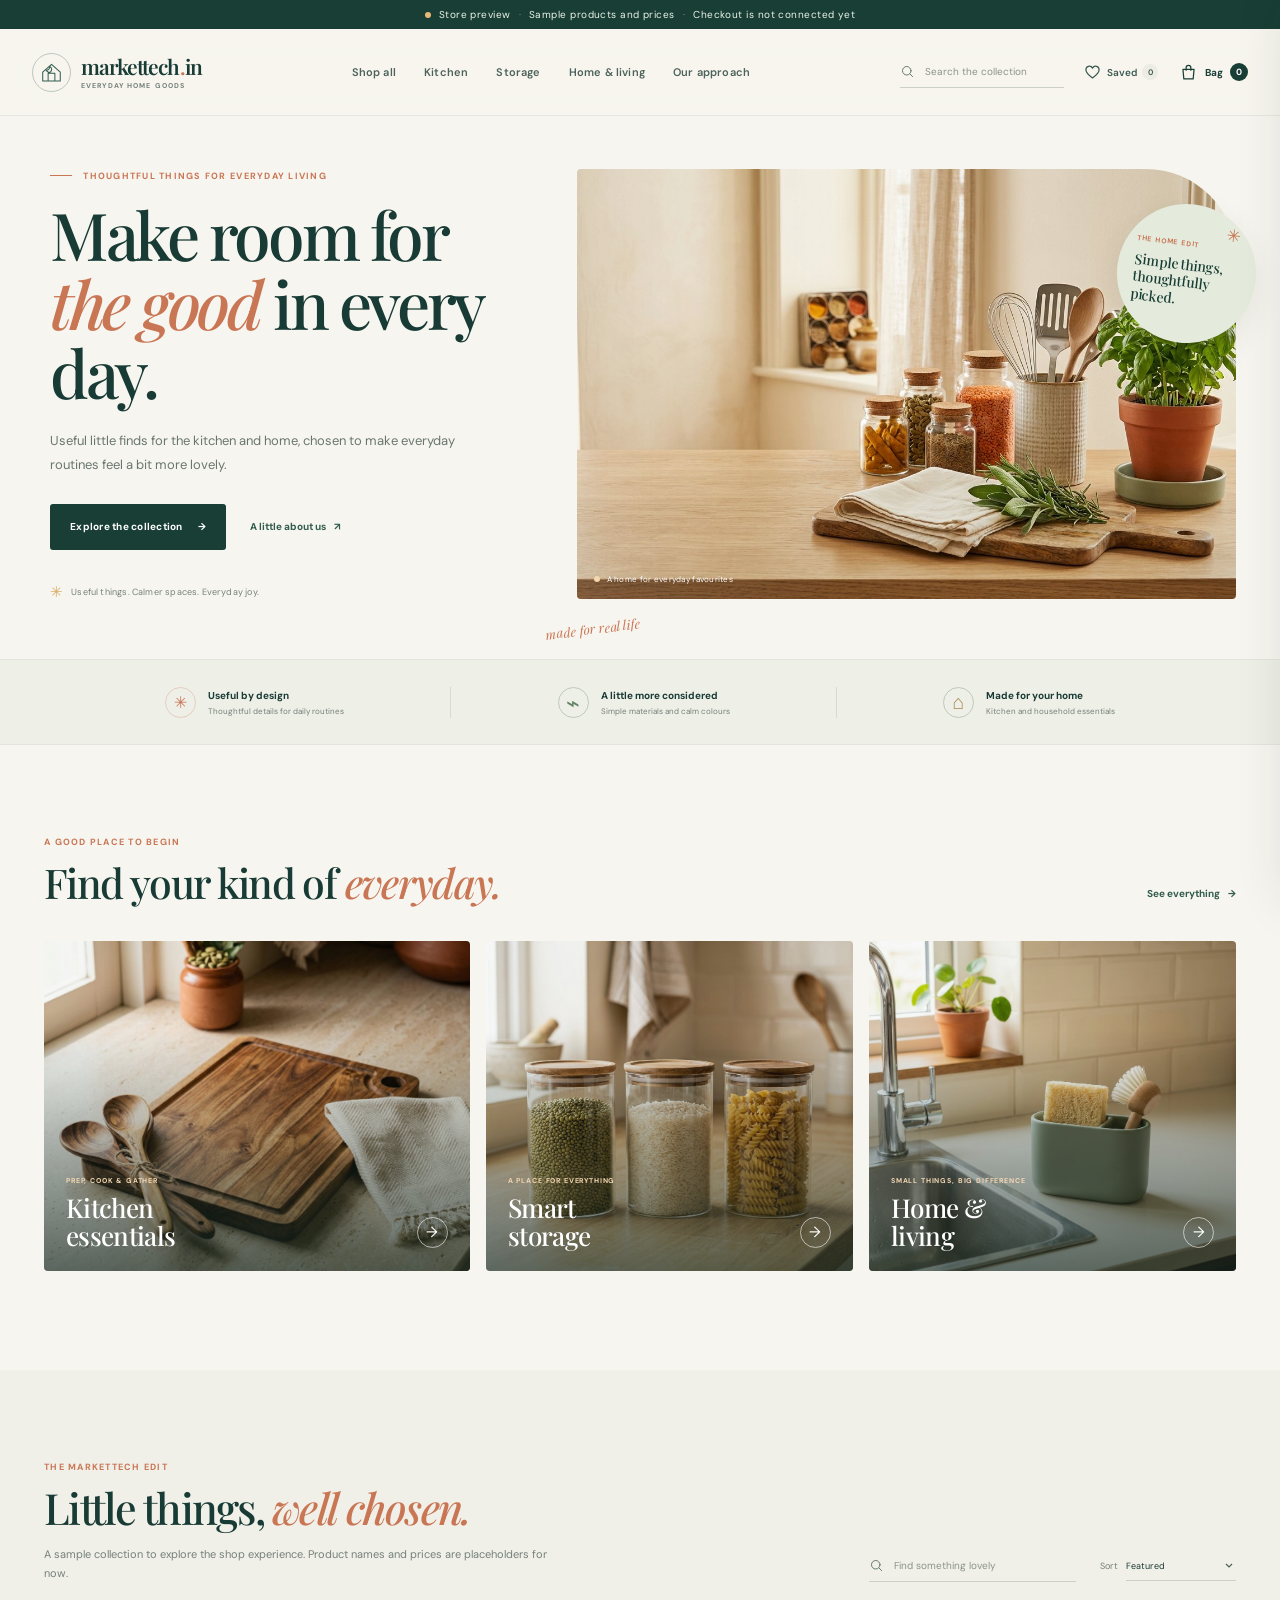
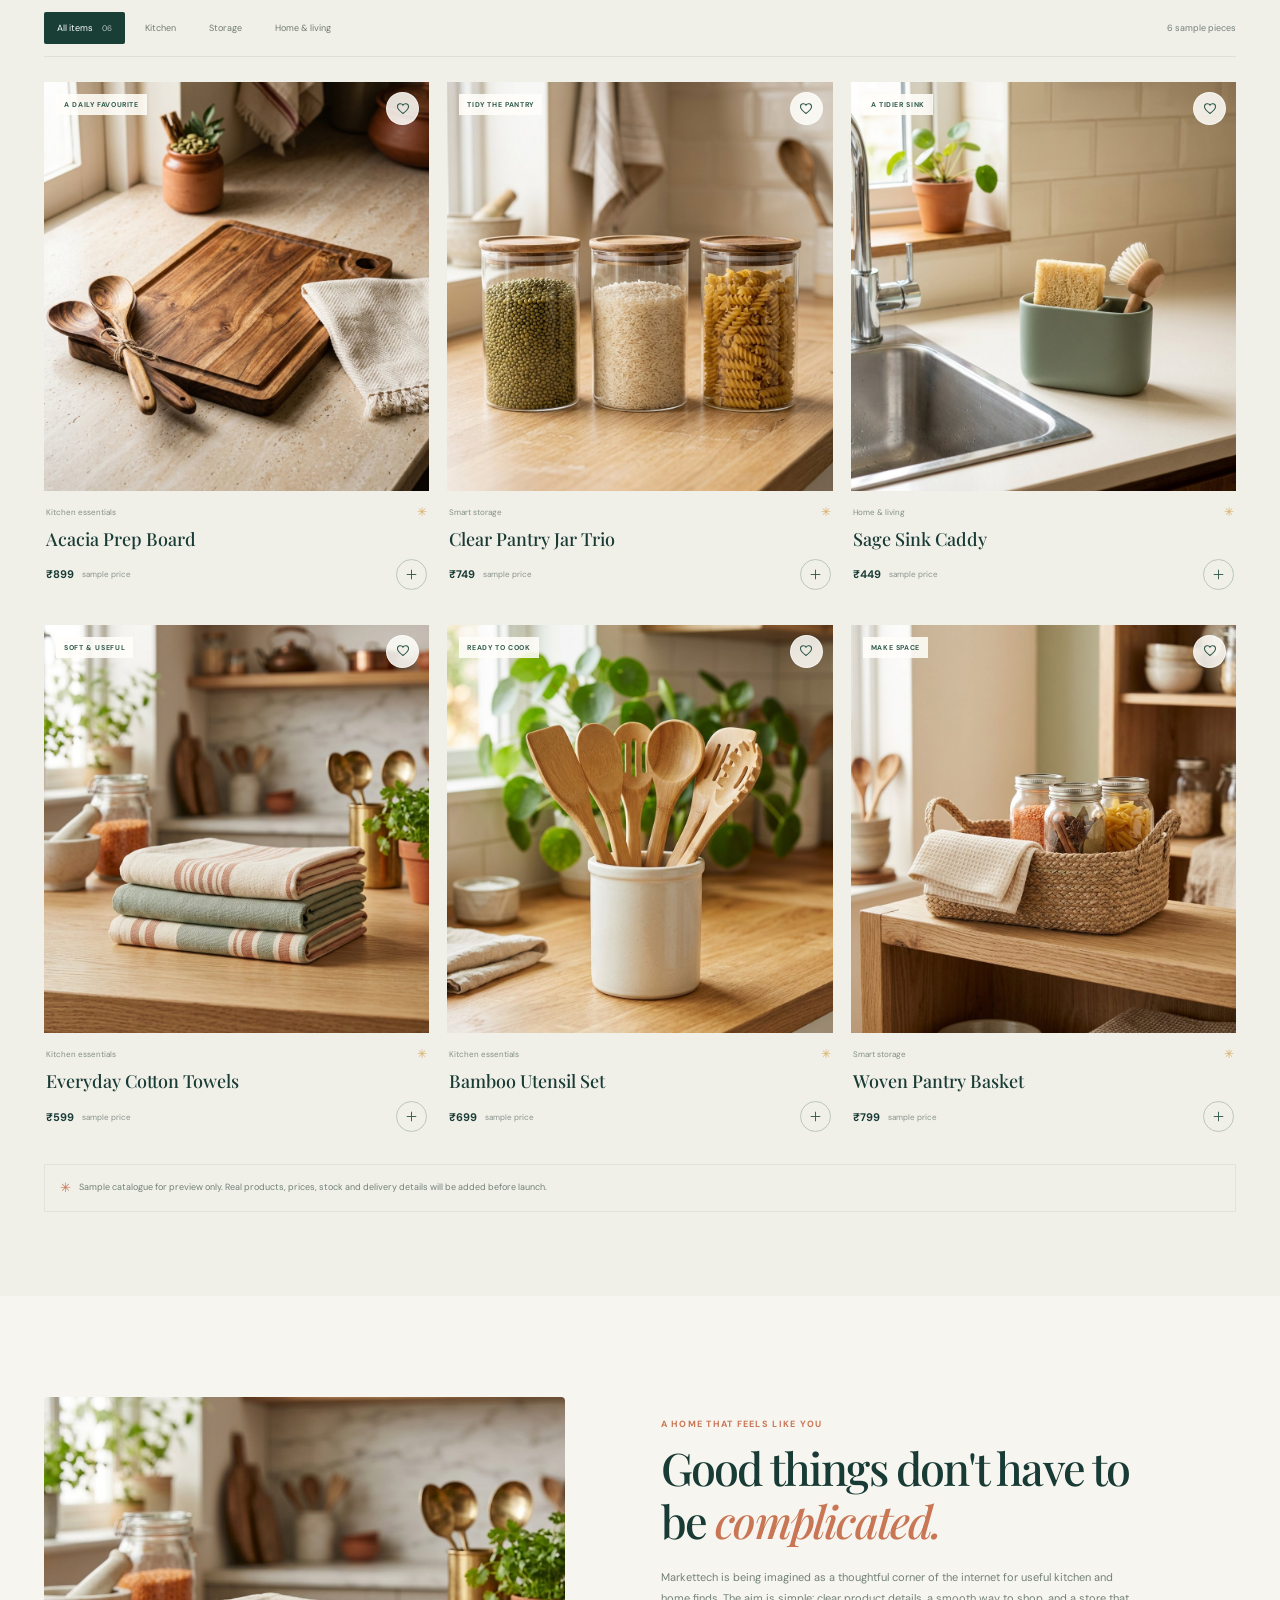
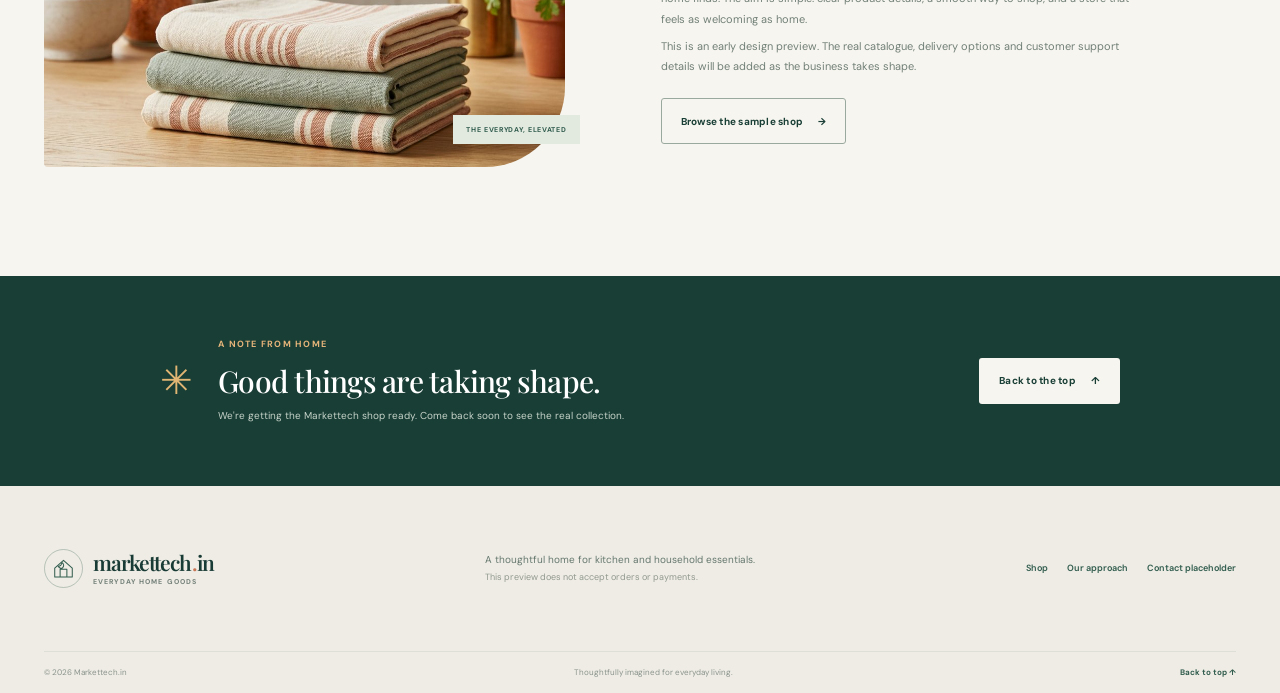
==== index.html @ 33bf6237 "Build Markettech storefront preview and roadmap Co-authored-by: arena-agent <297053741+arena-agent@u" ====
<!doctype html>
<html lang="en">
<head>
  <meta charset="utf-8">
  <meta name="viewport" content="width=device-width, initial-scale=1">
  <meta name="theme-color" content="#f6f3eb">
  <meta name="description" content="A preview of Markettech.in, a thoughtful home and kitchen store. Browse the sample collection and explore the shopping experience.">
  <meta name="robots" content="noindex,nofollow">
  <title>Markettech.in — thoughtful things for everyday living</title>
  <link rel="preload" as="image" href="assets/hero-kitchen.jpg" fetchpriority="high">
  <link rel="stylesheet" href="styles.css">
  <script src="app.js" defer></script>
</head>
<body>
  <div class="preview-note">
    <span class="preview-dot" aria-hidden="true"></span>
    Store preview <span class="preview-divider">·</span> Sample products and prices <span class="preview-divider">·</span> Checkout is not connected yet
  </div>

  <header class="site-header" id="top">
    <div class="header-inner">
      <button class="icon-button menu-toggle" id="menu-toggle" type="button" aria-label="Open navigation" aria-expanded="false" aria-controls="main-nav">
        <svg viewBox="0 0 24 24" aria-hidden="true"><path d="M4 7h16M4 12h16M4 17h16"/></svg>
      </button>
      <a class="brand" href="#top" aria-label="Markettech.in home">
        <span class="brand-mark" aria-hidden="true">
          <svg viewBox="0 0 40 40"><path d="M7 19.5 20 8l13 11.5v13H7z"/><path d="M15 32V21h10v11M12 16.5c3.1 0 5.2-2.1 5.5-5.5 3.2 2.2 3.5 5.6 1.4 7.6-1.8 1.8-4.7 1.5-6.9-2.1Z"/></svg>
        </span>
        <span class="brand-wordmark"><span>markettech<span class="brand-period">.</span>in</span><small>EVERYDAY HOME GOODS</small></span>
      </a>

      <nav class="main-nav" id="main-nav" aria-label="Main navigation">
        <a href="#shop" data-category-link="all">Shop all</a>
        <a href="#shop" data-category-link="Kitchen">Kitchen</a>
        <a href="#shop" data-category-link="Storage">Storage</a>
        <a href="#shop" data-category-link="Home">Home &amp; living</a>
        <a href="#our-promise">Our approach</a>
      </nav>

      <div class="header-actions">
        <label class="search-box" for="search-input">
          <svg viewBox="0 0 24 24" aria-hidden="true"><circle cx="10.8" cy="10.8" r="6.8"/><path d="m16 16 4.2 4.2"/></svg>
          <input id="search-input" type="search" placeholder="Search the collection" autocomplete="off" aria-label="Search products">
        </label>
        <button class="saved-button" id="saved-toggle" type="button" aria-pressed="false" aria-label="Show saved items">
          <svg viewBox="0 0 24 24" aria-hidden="true"><path d="M20.3 8.8c0 4.1-8.3 10-8.3 10S3.7 12.9 3.7 8.8A4.4 4.4 0 0 1 12 6.5a4.4 4.4 0 0 1 8.3 2.3Z"/></svg>
          <span>Saved</span><span class="saved-count" id="saved-count">0</span>
        </button>
        <button class="cart-button" id="cart-open" type="button" aria-label="Open shopping bag, 0 items">
          <svg viewBox="0 0 24 24" aria-hidden="true"><path d="M5 8h14l-1.1 12H6.1L5 8Z"/><path d="M9 9V6a3 3 0 0 1 6 0v3"/></svg>
          <span class="cart-label">Bag</span><span class="cart-count" id="cart-count">0</span>
        </button>
      </div>
    </div>
  </header>

  <main>
    <section class="hero section-shell" aria-labelledby="hero-title">
      <div class="hero-copy">
        <p class="eyebrow"><span class="eyebrow-line"></span> THOUGHTFUL THINGS FOR EVERYDAY LIVING</p>
        <h1 id="hero-title">Make room for<br><em>the good</em> in every day.</h1>
        <p class="hero-description">Useful little finds for the kitchen and home, chosen to make everyday routines feel a bit more lovely.</p>
        <div class="hero-actions">
          <a class="button button-dark" href="#shop">Explore the collection <span aria-hidden="true">&#8594;</span></a>
          <a class="text-link" href="#our-promise">A little about us <span aria-hidden="true">&#8599;</span></a>
        </div>
        <div class="hero-note"><span class="hero-note-icon" aria-hidden="true">✳</span><span>Useful things. Calmer spaces. Everyday joy.</span></div>
      </div>
      <div class="hero-visual">
        <img src="assets/hero-kitchen.jpg" alt="Sunlit kitchen counter with pantry jars, wooden utensils, a cotton towel and fresh herbs" fetchpriority="high">
        <div class="hero-sticker"><span>THE HOME EDIT</span><strong>Simple things,<br>thoughtfully picked.</strong><span class="sticker-spark" aria-hidden="true">✳</span></div>
        <div class="hero-image-caption"><span class="caption-dot"></span> A home for everyday favourites</div>
      </div>
      <div class="hero-scribble" aria-hidden="true">made for real life</div>
    </section>

    <section class="values-strip" aria-label="What matters to us">
      <div class="values-inner">
        <div class="value-item"><span class="value-icon icon-sun" aria-hidden="true">✳</span><span><strong>Useful by design</strong><small>Thoughtful details for daily routines</small></span></div>
        <span class="value-separator" aria-hidden="true"></span>
        <div class="value-item"><span class="value-icon icon-leaf" aria-hidden="true">⌁</span><span><strong>A little more considered</strong><small>Simple materials and calm colours</small></span></div>
        <span class="value-separator" aria-hidden="true"></span>
        <div class="value-item"><span class="value-icon icon-home" aria-hidden="true">⌂</span><span><strong>Made for your home</strong><small>Kitchen and household essentials</small></span></div>
      </div>
    </section>

    <section class="category-section section-shell" aria-labelledby="category-heading">
      <div class="section-heading category-heading-row">
        <div>
          <p class="eyebrow">A GOOD PLACE TO BEGIN</p>
          <h2 id="category-heading">Find your kind of <em>everyday.</em></h2>
        </div>
        <a class="text-link desktop-link" href="#shop">See everything <span aria-hidden="true">&#8594;</span></a>
      </div>
      <div class="category-grid">
        <a class="category-card category-large" href="#shop" data-category-link="Kitchen">
          <img src="assets/product-prep.jpg" alt="Natural wooden chopping board and kitchen tools" loading="lazy">
          <span class="category-shade"></span>
          <span class="category-copy"><small>PREP, COOK &amp; GATHER</small><strong>Kitchen<br>essentials</strong><span class="category-arrow" aria-hidden="true">&#8594;</span></span>
        </a>
        <a class="category-card" href="#shop" data-category-link="Storage">
          <img src="assets/product-storage.jpg" alt="Clear pantry jars with natural wood lids" loading="lazy">
          <span class="category-shade"></span>
          <span class="category-copy"><small>A PLACE FOR EVERYTHING</small><strong>Smart<br>storage</strong><span class="category-arrow" aria-hidden="true">&#8594;</span></span>
        </a>
        <a class="category-card" href="#shop" data-category-link="Home">
          <img src="assets/product-organizer.jpg" alt="Kitchen sink organizer in a calm sage green" loading="lazy">
          <span class="category-shade"></span>
          <span class="category-copy"><small>SMALL THINGS, BIG DIFFERENCE</small><strong>Home &amp;<br>living</strong><span class="category-arrow" aria-hidden="true">&#8594;</span></span>
        </a>
      </div>
    </section>

    <section class="shop-section" id="shop" aria-labelledby="shop-heading">
      <div class="section-shell">
        <div class="shop-intro">
          <div>
            <p class="eyebrow">THE MARKETTECH EDIT</p>
            <h2 id="shop-heading">Little things, <em>well chosen.</em></h2>
            <p class="section-subtitle">A sample collection to explore the shop experience. Product names and prices are placeholders for now.</p>
          </div>
          <div class="shop-controls">
            <label class="shop-search" for="shop-search-input">
              <svg viewBox="0 0 24 24" aria-hidden="true"><circle cx="10.8" cy="10.8" r="6.8"/><path d="m16 16 4.2 4.2"/></svg>
              <input id="shop-search-input" type="search" placeholder="Find something lovely" autocomplete="off" aria-label="Search the sample collection">
            </label>
            <label class="sort-select-label" for="sort-select"><span>Sort</span>
              <select id="sort-select" aria-label="Sort products">
                <option value="featured">Featured</option>
                <option value="price-low">Price: low to high</option>
                <option value="price-high">Price: high to low</option>
                <option value="name">Name: A to Z</option>
              </select>
            </label>
          </div>
        </div>

        <div class="filter-row">
          <div class="filter-chips" role="group" aria-label="Filter products by category" id="filter-chips">
            <button class="filter-chip is-active" type="button" data-filter="all" aria-pressed="true">All items <span>06</span></button>
            <button class="filter-chip" type="button" data-filter="Kitchen" aria-pressed="false">Kitchen</button>
            <button class="filter-chip" type="button" data-filter="Storage" aria-pressed="false">Storage</button>
            <button class="filter-chip" type="button" data-filter="Home" aria-pressed="false">Home &amp; living</button>
          </div>
          <p class="results-count" id="results-count" aria-live="polite">6 sample pieces</p>
        </div>
        <div class="product-grid" id="product-grid" aria-live="polite"></div>
        <noscript><p class="no-script-note">Please enable JavaScript to explore the sample collection and shopping bag.</p></noscript>
        <div class="shop-footnote"><span class="footnote-star" aria-hidden="true">✳</span> Sample catalogue for preview only. Real products, prices, stock and delivery details will be added before launch.</div>
      </div>
    </section>

    <section class="story-section section-shell" id="our-promise" aria-labelledby="story-heading">
      <div class="story-image">
        <img src="assets/product-textiles.jpg" alt="Soft cotton kitchen towels in warm cream and sage colours" loading="lazy">
        <span class="story-image-tag">THE EVERYDAY, ELEVATED</span>
      </div>
      <div class="story-copy">
        <p class="eyebrow">A HOME THAT FEELS LIKE YOU</p>
        <h2 id="story-heading">Good things don't have to be <em>complicated.</em></h2>
        <p>Markettech is being imagined as a thoughtful corner of the internet for useful kitchen and home finds. The aim is simple: clear product details, a smooth way to shop, and a store that feels as welcoming as home.</p>
        <p class="story-small">This is an early design preview. The real catalogue, delivery options and customer support details will be added as the business takes shape.</p>
        <a class="button button-outline" href="#shop">Browse the sample shop <span aria-hidden="true">&#8594;</span></a>
      </div>
    </section>

    <section class="newsletter-section" aria-labelledby="newsletter-heading">
      <div class="newsletter-inner">
        <span class="newsletter-flower" aria-hidden="true">✳</span>
        <div><p class="eyebrow">A NOTE FROM HOME</p><h2 id="newsletter-heading">Good things are taking shape.</h2><p>We're getting the Markettech shop ready. Come back soon to see the real collection.</p></div>
        <a class="button button-light" href="#top">Back to the top <span aria-hidden="true">&#8593;</span></a>
      </div>
    </section>
  </main>

  <footer class="site-footer">
    <div class="footer-main section-shell">
      <a class="brand footer-brand" href="#top" aria-label="Markettech.in home">
        <span class="brand-mark" aria-hidden="true"><svg viewBox="0 0 40 40"><path d="M7 19.5 20 8l13 11.5v13H7z"/><path d="M15 32V21h10v11M12 16.5c3.1 0 5.2-2.1 5.5-5.5 3.2 2.2 3.5 5.6 1.4 7.6-1.8 1.8-4.7 1.5-6.9-2.1Z"/></svg></span>
        <span class="brand-wordmark"><span>markettech<span class="brand-period">.</span>in</span><small>EVERYDAY HOME GOODS</small></span>
      </a>
      <p class="footer-note">A thoughtful home for kitchen and household essentials.<br><span>This preview does not accept orders or payments.</span></p>
      <div class="footer-links"><a href="#shop">Shop</a><a href="#our-promise">Our approach</a><a href="mailto:hello@markettech.in" aria-label="Email Markettech">Contact placeholder</a></div>
    </div>
    <div class="footer-bottom section-shell"><span>© <span id="current-year"></span> Markettech.in</span><span>Thoughtfully imagined for everyday living.</span><a href="#top">Back to top ↑</a></div>
  </footer>

  <div class="toast" id="toast" role="status" aria-live="polite"></div>
  <div class="drawer-backdrop" id="drawer-backdrop" hidden></div>
  <aside class="cart-drawer" id="cart-drawer" aria-label="Shopping bag" aria-hidden="true" inert>
    <div class="drawer-head"><div><p class="eyebrow">YOUR SELECTION</p><h2>Your shopping bag <span id="drawer-item-count">(0)</span></h2></div><button class="icon-button close-drawer" id="cart-close" type="button" aria-label="Close shopping bag"><svg viewBox="0 0 24 24" aria-hidden="true"><path d="m6 6 12 12M18 6 6 18"/></svg></button></div>
    <div class="preview-alert"><span class="alert-icon" aria-hidden="true">i</span><p>This is a preview. Items are saved on this device only; checkout and payment are not connected.</p></div>
    <div class="cart-items" id="cart-items"></div>
    <div class="cart-empty" id="cart-empty"><span class="empty-bag-icon" aria-hidden="true"><svg viewBox="0 0 24 24"><path d="M5 8h14l-1.1 12H6.1L5 8Z"/><path d="M9 9V6a3 3 0 0 1 6 0v3"/></svg></span><h3>Your bag is waiting.</h3><p>Find a little something for your home.</p><button class="button button-dark" id="empty-shop-button" type="button">Explore the collection</button></div>
    <div class="cart-summary" id="cart-summary" hidden>
      <div class="summary-line"><span>Sample subtotal</span><strong id="cart-subtotal">₹0</strong></div>
      <p>Delivery and any applicable taxes will be shown at checkout once the store is connected.</p>
      <button class="button button-dark checkout-button" id="checkout-open" type="button">Preview checkout <span aria-hidden="true">&#8594;</span></button>
      <span class="cart-safe-note"><svg viewBox="0 0 24 24" aria-hidden="true"><path d="M12 3 5 6v5c0 5 3 8 7 10 4-2 7-5 7-10V6l-7-3Z"/><path d="m9 12 2 2 4-4"/></svg> No payment will be collected in this preview.</span>
    </div>
  </aside>

  <dialog class="product-dialog" id="product-dialog" aria-labelledby="dialog-product-title"></dialog>
  <dialog class="checkout-dialog" id="checkout-dialog" aria-labelledby="checkout-title">
    <button class="icon-button dialog-close" type="button" data-close-dialog aria-label="Close checkout preview"><svg viewBox="0 0 24 24" aria-hidden="true"><path d="m6 6 12 12M18 6 6 18"/></svg></button>
    <div class="dialog-symbol" aria-hidden="true"><svg viewBox="0 0 24 24"><path d="M5 8h14l-1.1 12H6.1L5 8Z"/><path d="M9 9V6a3 3 0 0 1 6 0v3"/></svg></div>
    <p class="eyebrow">CHECKOUT PREVIEW</p>
    <h2 id="checkout-title">The shop is still getting ready.</h2>
    <p>Nothing will be charged and no order will be placed. Before real checkout can go live, the store needs your final product details, delivery rules and a payment provider connection.</p>
    <div class="checkout-next"><span>What comes next</span><p>Choose payment methods, connect delivery, add your policies, then test a real end-to-end order before launch.</p></div>
    <button class="button button-dark dialog-done" type="button" data-close-dialog>Got it</button>
  </dialog>
</body>
</html>
---- styles.css ----
@import url('https://fonts.googleapis.com/css2?family=DM+Sans:wght@400;500;600;700&family=Playfair+Display:ital,wght@0,500;0,600;0,700;1,500;1,600&display=swap');

:root {
  --paper: #f7f5ef;
  --paper-deep: #eeebe2;
  --white: #fffefa;
  --ink: #193b35;
  --ink-soft: #3c5a53;
  --muted: #74817a;
  --line: #e5e5dc;
  --green: #315c4e;
  --green-dark: #183e35;
  --sage: #dfe9df;
  --sage-soft: #eef3ea;
  --coral: #c97655;
  --gold: #d9ae66;
  --serif: 'Playfair Display', Georgia, serif;
  --sans: 'DM Sans', 'Avenir Next', Avenir, sans-serif;
  --page-width: 1240px;
  --shadow: 0 22px 60px rgba(37, 54, 45, .12);
}

* { box-sizing: border-box; }
html { scroll-behavior: smooth; scroll-padding-top: 105px; }
body { margin: 0; background: var(--paper); color: var(--ink); font-family: var(--sans); font-size: 14px; -webkit-font-smoothing: antialiased; }
body.drawer-open { overflow: hidden; }
button, input, select { font: inherit; }
button { color: inherit; }
a { color: inherit; text-decoration: none; }
img { display: block; max-width: 100%; }
[hidden] { display: none !important; }

.section-shell { width: min(var(--page-width), calc(100% - 88px)); margin-inline: auto; }
.preview-note { min-height: 29px; display: flex; justify-content: center; align-items: center; gap: 8px; background: var(--green-dark); color: #edf4e9; font-size: 10px; letter-spacing: .045em; padding: 6px 16px; text-align: center; }
.preview-dot, .caption-dot { width: 6px; height: 6px; border-radius: 50%; background: #e7b878; display: inline-block; }
.preview-divider { opacity: .48; }

.site-header { position: sticky; z-index: 25; top: 0; background: rgba(247,245,239,.94); border-bottom: 1px solid rgba(34,64,54,.08); backdrop-filter: blur(14px); }
.header-inner { width: min(1380px, calc(100% - 64px)); min-height: 86px; margin: auto; display: flex; align-items: center; gap: 34px; }
.brand { display: inline-flex; align-items: center; gap: 10px; flex: 0 0 auto; }
.brand-mark { width: 39px; height: 39px; border: 1px solid rgba(40,83,68,.28); border-radius: 50%; display: grid; place-items: center; color: var(--green); }
.brand-mark svg { width: 27px; height: 27px; fill: none; stroke: currentColor; stroke-width: 1.5; stroke-linecap: round; stroke-linejoin: round; }
.brand-wordmark { display: flex; flex-direction: column; line-height: 1; gap: 5px; }
.brand-wordmark > span { font-family: var(--serif); font-size: 21px; letter-spacing: -.045em; font-weight: 600; }
.brand-period { color: var(--coral); }
.brand-wordmark small { font-family: var(--sans); color: var(--muted); font-size: 7px; font-weight: 700; letter-spacing: .16em; }
.main-nav { display: flex; align-items: center; gap: clamp(16px, 2.2vw, 34px); margin-inline: auto; }
.main-nav a { color: #4d625a; font-size: 11px; font-weight: 600; letter-spacing: .015em; transition: color .2s; white-space: nowrap; }
.main-nav a:hover { color: var(--coral); }
.header-actions { display: flex; align-items: center; gap: 17px; }
.search-box, .shop-search { display: flex; align-items: center; gap: 8px; border-bottom: 1px solid #cbd1c8; color: #65796e; padding: 8px 0; }
.search-box { width: 164px; }
.search-box svg, .shop-search svg { flex: 0 0 auto; width: 15px; height: 15px; fill: none; stroke: currentColor; stroke-width: 1.6; stroke-linecap: round; }
.search-box input, .shop-search input { min-width: 0; width: 100%; border: 0; outline: 0; background: transparent; color: var(--ink); font-size: 10px; }
.search-box input::placeholder, .shop-search input::placeholder { color: #8a948b; }
.search-box:focus-within, .shop-search:focus-within { border-color: var(--green); }
.saved-button, .cart-button, .icon-button { display: inline-flex; align-items: center; justify-content: center; border: 0; background: transparent; cursor: pointer; }
.saved-button { gap: 5px; padding: 8px 2px; color: var(--ink-soft); font-size: 10px; font-weight: 600; white-space: nowrap; }
.saved-button svg, .cart-button svg { width: 19px; height: 19px; fill: none; stroke: currentColor; stroke-width: 1.55; stroke-linecap: round; stroke-linejoin: round; }
.saved-button.is-active, .saved-button:hover { color: var(--coral); }
.saved-count { min-width: 16px; height: 16px; display: grid; place-items: center; border-radius: 50%; background: #ecece3; font-size: 8px; }
.saved-count.has-items { color: white; background: var(--coral); }
.cart-button { gap: 7px; padding: 8px 0 8px 2px; color: var(--green-dark); font-size: 10px; font-weight: 700; }
.cart-count { width: 18px; height: 18px; border-radius: 50%; display: grid; place-items: center; background: var(--green-dark); color: white; font-size: 9px; }
.menu-toggle { display: none; }

.hero { position: relative; min-height: 543px; padding-block: 44px 51px; display: grid; grid-template-columns: .87fr 1.13fr; align-items: center; gap: 25px; }
.hero-copy { position: relative; z-index: 2; padding: 5px 0 0 6px; }
.eyebrow { margin: 0 0 17px; color: var(--coral); font-size: 9px; font-weight: 700; letter-spacing: .14em; line-height: 1.3; }
.eyebrow-line { display: inline-block; width: 22px; height: 1px; margin: 0 8px 3px 0; background: currentColor; }
h1, h2, h3, p { margin-top: 0; }
.hero h1 { max-width: 545px; margin: 0; color: var(--ink); font-family: var(--serif); font-size: clamp(42px, 5.15vw, 67px); font-weight: 500; line-height: 1.045; letter-spacing: -.052em; }
.hero h1 em, h2 em { color: var(--coral); font-weight: 500; }
.hero-description { max-width: 405px; margin: 22px 0 27px; color: #68776e; font-size: 13px; line-height: 1.85; }
.hero-actions { display: flex; align-items: center; gap: 24px; }
.button { min-height: 46px; display: inline-flex; justify-content: center; align-items: center; gap: 15px; padding: 0 19px; border: 1px solid transparent; border-radius: 3px; cursor: pointer; font-size: 10px; font-weight: 700; letter-spacing: .025em; transition: background .2s, color .2s, transform .2s, border-color .2s; }
.button:hover { transform: translateY(-2px); }
.button-dark { background: var(--green-dark); color: white; }
.button-dark:hover { background: #285649; }
.button-outline { background: transparent; color: var(--green-dark); border-color: #9aa99e; }
.button-outline:hover { background: var(--green-dark); border-color: var(--green-dark); color: white; }
.button-light { background: var(--paper); color: var(--green-dark); }
.button-light:hover { background: white; }
.text-link { display: inline-flex; align-items: center; gap: 8px; color: var(--green); font-size: 10px; font-weight: 700; }
.text-link:hover { color: var(--coral); }
.hero-note { display: flex; align-items: center; gap: 8px; margin-top: 32px; color: #74827a; font-size: 9px; letter-spacing: .02em; }
.hero-note-icon { color: var(--gold); font-size: 15px; }
.hero-visual { position: relative; height: 430px; overflow: visible; }
.hero-visual > img { width: 100%; height: 100%; object-fit: cover; object-position: right center; border-radius: 4px 90px 4px 4px; }
.hero-visual::after { content: ''; position: absolute; z-index: 1; inset: 0; border-radius: 4px 90px 4px 4px; background: linear-gradient(90deg, rgba(255,252,241,.12), transparent 42%), linear-gradient(0deg, rgba(28,54,45,.08), transparent 38%); pointer-events: none; }
.hero-sticker { position: absolute; z-index: 2; right: -20px; top: 35px; width: 139px; height: 139px; display: flex; flex-direction: column; justify-content: center; padding: 16px; background: #e4ebdc; border-radius: 50%; color: var(--green-dark); transform: rotate(7deg); box-shadow: 0 12px 32px rgba(37,54,45,.09); }
.hero-sticker > span:first-child { color: var(--coral); font-size: 7px; font-weight: 700; letter-spacing: .12em; }
.hero-sticker strong { margin-top: 8px; font-family: var(--serif); font-size: 14px; font-weight: 500; line-height: 1.25; }
.sticker-spark { position: absolute; right: 20px; top: 15px; color: var(--coral); font-size: 17px; }
.hero-image-caption { position: absolute; z-index: 2; left: 17px; bottom: 15px; display: flex; align-items: center; gap: 7px; color: white; font-size: 8px; letter-spacing: .035em; text-shadow: 0 1px 6px rgba(0,0,0,.3); }
.hero-image-caption .caption-dot { background: #f4d7ad; }
.hero-scribble { position: absolute; left: 42%; bottom: 22px; z-index: 3; color: var(--coral); font-family: var(--serif); font-size: 13px; font-style: italic; transform: rotate(-7deg); }

.values-strip { background: #eeefe7; border-block: 1px solid rgba(32,69,54,.05); }
.values-inner { width: min(950px, calc(100% - 88px)); min-height: 84px; margin: auto; display: flex; align-items: center; justify-content: space-between; gap: 25px; }
.value-item { display: flex; align-items: center; gap: 12px; }
.value-icon { width: 31px; height: 31px; display: grid; place-items: center; border: 1px solid #bdcabe; border-radius: 50%; color: var(--green); font-size: 16px; }
.icon-sun { color: var(--coral); border-color: #e7cdc0; }
.icon-leaf { color: #648366; font-size: 23px; }
.icon-home { color: #ab8c56; font-size: 20px; }
.value-item strong, .value-item small { display: block; }
.value-item strong { margin-bottom: 4px; font-size: 10px; font-weight: 700; }
.value-item small { color: var(--muted); font-size: 8px; }
.value-separator { width: 1px; height: 31px; background: #d6dbd1; }

.category-section { padding-block: 92px 99px; }
.section-heading { display: flex; justify-content: space-between; align-items: end; gap: 20px; }
.section-heading .eyebrow, .shop-intro .eyebrow, .story-copy .eyebrow, .newsletter-inner .eyebrow { margin-bottom: 10px; }
.section-heading h2, .shop-intro h2, .story-copy h2 { margin: 0; color: var(--ink); font-family: var(--serif); font-size: clamp(30px, 3.2vw, 41px); font-weight: 500; letter-spacing: -.04em; line-height: 1.15; }
.desktop-link { margin-bottom: 6px; }
.category-grid { margin-top: 35px; display: grid; grid-template-columns: 1.16fr 1fr 1fr; gap: 16px; }
.category-card { position: relative; min-height: 256px; overflow: hidden; border-radius: 4px; background: #e8e4db; isolation: isolate; }
.category-card.category-large { min-height: 330px; grid-row: span 1; }
.category-card img { position: absolute; inset: 0; width: 100%; height: 100%; object-fit: cover; transition: transform .65s cubic-bezier(.2,.7,.2,1); }
.category-card:hover img { transform: scale(1.055); }
.category-shade { position: absolute; inset: 0; background: linear-gradient(0deg, rgba(24,43,35,.68), rgba(24,43,35,.03) 73%); }
.category-copy { position: absolute; left: 22px; right: 20px; bottom: 20px; color: white; }
.category-copy small { display: block; margin-bottom: 9px; color: #f4d6b2; font-size: 7px; font-weight: 700; letter-spacing: .12em; }
.category-copy strong { display: block; font-family: var(--serif); font-size: 26px; font-weight: 500; line-height: 1.1; letter-spacing: -.025em; }
.category-arrow { position: absolute; right: 2px; bottom: 3px; width: 31px; height: 31px; display: grid; place-items: center; border: 1px solid rgba(255,255,255,.58); border-radius: 50%; font-size: 15px; transition: background .2s, color .2s; }
.category-card:hover .category-arrow { color: var(--ink); background: white; }

.shop-section { padding-block: 92px 84px; background: #f0efe8; }
.shop-intro { display: flex; align-items: end; justify-content: space-between; gap: 40px; }
.shop-intro h2 { font-size: clamp(31px, 3.5vw, 43px); }
.section-subtitle { max-width: 510px; margin: 12px 0 0; color: var(--muted); font-size: 11px; line-height: 1.7; }
.shop-controls { display: flex; align-items: center; gap: 24px; flex: 0 0 auto; }
.shop-search { width: 207px; }
.shop-search input { font-size: 10px; }
.sort-select-label { display: flex; align-items: center; gap: 8px; color: var(--muted); font-size: 9px; }
.sort-select-label select { appearance: none; min-width: 110px; padding: 8px 19px 8px 0; border: 0; border-bottom: 1px solid #cbd1c8; border-radius: 0; outline: 0; color: var(--ink); background: transparent url("data:image/svg+xml,%3Csvg xmlns='http://www.w3.org/2000/svg' width='10' height='10' viewBox='0 0 10 10'%3E%3Cpath d='m2 3 3 3 3-3' fill='none' stroke='%23496054' stroke-width='1.2'/%3E%3C/svg%3E") no-repeat right 2px center; cursor: pointer; font-size: 9px; }
.filter-row { margin-top: 30px; padding-bottom: 12px; display: flex; align-items: center; justify-content: space-between; gap: 16px; border-bottom: 1px solid #dfe0d7; }
.filter-chips { display: flex; align-items: center; gap: 7px; flex-wrap: wrap; }
.filter-chip { min-height: 32px; display: inline-flex; align-items: center; gap: 9px; padding: 0 12px; border: 1px solid transparent; border-radius: 2px; background: transparent; color: #6f7c73; cursor: pointer; font-size: 9px; transition: all .18s; }
.filter-chip:hover { color: var(--green-dark); border-color: #c6d1c4; }
.filter-chip.is-active { color: white; background: var(--green-dark); }
.filter-chip span { opacity: .68; font-size: 8px; }
.results-count { margin: 0; color: var(--muted); font-size: 9px; }
.product-grid { display: grid; grid-template-columns: repeat(3, minmax(0,1fr)); gap: 35px 18px; padding-top: 25px; }
.product-card { min-width: 0; }
.product-image-wrap { position: relative; overflow: hidden; aspect-ratio: 1 / 1.06; background: #e7e5dc; }
.product-image-button { position: absolute; inset: 0; width: 100%; height: 100%; padding: 0; border: 0; background: transparent; cursor: pointer; }
.product-image-button img { width: 100%; height: 100%; object-fit: cover; transition: transform .55s cubic-bezier(.2,.7,.2,1); }
.product-card:hover .product-image-button img { transform: scale(1.045); }
.product-tag { position: absolute; top: 12px; left: 12px; z-index: 1; padding: 6px 8px; background: rgba(255,254,250,.88); color: var(--green); font-size: 7px; font-weight: 700; letter-spacing: .09em; pointer-events: none; }
.save-product { position: absolute; z-index: 2; top: 10px; right: 10px; width: 33px; height: 33px; display: grid; place-items: center; border: 1px solid rgba(255,255,255,.55); border-radius: 50%; background: rgba(255,254,250,.86); color: var(--green); cursor: pointer; transition: color .18s, background .18s, transform .18s; }
.save-product:hover, .save-product.is-saved { color: var(--coral); background: white; transform: scale(1.06); }
.heart-icon { width: 16px; height: 16px; fill: none; stroke: currentColor; stroke-width: 1.6; stroke-linecap: round; stroke-linejoin: round; }
.heart-icon.is-filled { fill: currentColor; }
.quick-view { position: absolute; left: 12px; right: 12px; bottom: 12px; z-index: 2; min-height: 37px; border: 0; background: rgba(255,254,250,.94); color: var(--ink); cursor: pointer; font-size: 9px; font-weight: 700; opacity: 0; transform: translateY(8px); transition: opacity .2s, transform .2s; }
.product-card:hover .quick-view, .product-card:focus-within .quick-view { opacity: 1; transform: translateY(0); }
.quick-view span { margin-left: 5px; color: var(--coral); }
.product-info { padding: 13px 2px 0; }
.product-meta { display: flex; align-items: center; justify-content: space-between; color: #829087; font-size: 8px; }
.meta-spark { color: var(--gold); font-size: 12px; }
.product-name { display: block; max-width: 100%; margin: 7px 0 8px; padding: 0; border: 0; background: transparent; color: var(--ink); cursor: pointer; font-family: var(--serif); font-size: 18px; font-weight: 500; text-align: left; }
.product-name:hover { color: var(--coral); }
.product-bottom { display: flex; align-items: center; gap: 8px; }
.product-price { color: var(--ink); font-size: 11px; font-weight: 700; }
.sample-label { color: #89948d; font-size: 8px; }
.add-button { width: 31px; height: 31px; display: grid; place-items: center; margin-left: auto; border: 1px solid #bbc8bd; border-radius: 50%; background: transparent; color: var(--green); cursor: pointer; transition: color .18s, background .18s, border .18s; }
.add-button svg { width: 15px; height: 15px; fill: none; stroke: currentColor; stroke-width: 1.5; stroke-linecap: round; }
.add-button:hover { color: white; border-color: var(--green-dark); background: var(--green-dark); }
.shop-footnote { display: flex; align-items: center; gap: 8px; margin-top: 32px; padding: 13px 15px; border: 1px solid #e0e3d8; color: #718078; font-size: 9px; line-height: 1.5; }
.footnote-star { color: var(--coral); font-size: 13px; }
.empty-results { grid-column: 1 / -1; min-height: 280px; display: flex; flex-direction: column; align-items: center; justify-content: center; padding: 25px; text-align: center; }
.empty-results-flower { margin-bottom: 7px; color: var(--coral); font-size: 24px; }
.empty-results h3 { margin: 0 0 7px; font-family: var(--serif); font-size: 24px; font-weight: 500; }
.empty-results p { margin: 0 0 15px; color: var(--muted); font-size: 11px; }
.reset-filters { border: 0; background: transparent; cursor: pointer; }
.no-script-note { padding: 20px; text-align: center; }

.story-section { display: grid; grid-template-columns: .95fr 1.05fr; align-items: center; gap: clamp(35px, 7.5vw, 100px); padding-block: 101px 109px; }
.story-image { position: relative; min-height: 370px; }
.story-image img { width: 100%; height: 370px; object-fit: cover; border-radius: 4px 4px 80px 4px; }
.story-image-tag { position: absolute; right: -15px; bottom: 23px; padding: 10px 13px; background: #e2eadf; color: var(--green); font-size: 7px; font-weight: 700; letter-spacing: .1em; }
.story-copy h2 { max-width: 480px; margin-bottom: 20px; font-size: clamp(32px, 3.6vw, 45px); line-height: 1.18; }
.story-copy > p:not(.eyebrow) { max-width: 475px; color: #718078; font-size: 11px; line-height: 1.9; }
.story-copy .story-small { margin-top: -5px; color: #8a928b; font-size: 9px; }
.story-copy .button { margin-top: 10px; }

.newsletter-section { background: var(--green-dark); color: white; }
.newsletter-inner { width: min(960px, calc(100% - 88px)); min-height: 210px; margin: auto; display: flex; align-items: center; gap: 25px; }
.newsletter-flower { color: #e1b573; font-size: 39px; }
.newsletter-inner > div { flex: 1; }
.newsletter-inner .eyebrow { color: #e5b47a; }
.newsletter-inner h2 { margin: 0 0 8px; font-family: var(--serif); font-size: 30px; font-weight: 500; letter-spacing: -.025em; }
.newsletter-inner p:not(.eyebrow) { margin: 0; color: #c7d3ca; font-size: 10px; }
.newsletter-inner .button { flex: 0 0 auto; }

.site-footer { background: #eeece4; }
.footer-main { min-height: 165px; display: flex; align-items: center; justify-content: space-between; gap: 25px; }
.footer-note { margin: 0; color: #66786f; font-size: 10px; line-height: 1.7; }
.footer-note span { color: #929990; font-size: 9px; }
.footer-links { display: flex; gap: 19px; color: var(--green); font-size: 9px; font-weight: 600; }
.footer-links a:hover, .footer-bottom a:hover { color: var(--coral); }
.footer-bottom { min-height: 42px; display: flex; align-items: center; justify-content: space-between; gap: 14px; border-top: 1px solid #dedfd6; color: #8a938c; font-size: 8px; }
.footer-bottom a { color: var(--green); font-weight: 700; }

/* Shopping bag drawer */
.drawer-backdrop { position: fixed; z-index: 50; inset: 0; background: rgba(20,37,31,.34); opacity: 0; transition: opacity .25s; }
.drawer-backdrop.is-visible { opacity: 1; }
.cart-drawer { position: fixed; z-index: 51; top: 0; right: 0; bottom: 0; width: min(440px, 100%); display: flex; flex-direction: column; padding: 27px 27px 20px; background: var(--paper); box-shadow: -15px 0 50px rgba(19,44,35,.12); transform: translateX(105%); transition: transform .28s cubic-bezier(.2,.75,.25,1); }
.cart-drawer.is-open { transform: translateX(0); }
.drawer-head { display: flex; justify-content: space-between; align-items: start; padding-bottom: 18px; border-bottom: 1px solid var(--line); }
.drawer-head .eyebrow { margin-bottom: 7px; font-size: 8px; }
.drawer-head h2 { margin: 0; font-family: var(--serif); font-size: 24px; font-weight: 500; }
.drawer-head h2 span { color: var(--muted); font-family: var(--sans); font-size: 11px; }
.icon-button { width: 34px; height: 34px; border-radius: 50%; color: var(--green); }
.icon-button:hover { background: #e8ebe2; }
.icon-button svg { width: 18px; height: 18px; fill: none; stroke: currentColor; stroke-width: 1.55; stroke-linecap: round; stroke-linejoin: round; }
.preview-alert { display: flex; gap: 9px; margin: 16px 0 4px; padding: 11px; background: #eaf0e8; color: #526b5e; }
.alert-icon { flex: 0 0 auto; width: 15px; height: 15px; display: grid; place-items: center; border-radius: 50%; background: #cddfce; color: var(--green); font-size: 9px; font-weight: 700; }
.preview-alert p { margin: 0; font-size: 8px; line-height: 1.55; }
.cart-items { flex: 1; overflow-y: auto; }
.cart-item { position: relative; display: grid; grid-template-columns: 80px 1fr; gap: 13px; padding: 16px 0; border-bottom: 1px solid var(--line); }
.cart-item-image { width: 80px; height: 88px; padding: 0; border: 0; background: #e5e4dc; cursor: pointer; }
.cart-item-image img { width: 100%; height: 100%; object-fit: cover; }
.cart-item-copy { display: flex; flex-direction: column; align-items: start; }
.cart-item-category { color: #8b948d; font-size: 8px; }
.cart-item-name { margin: 4px 0; padding: 0; border: 0; background: transparent; font-family: var(--serif); font-size: 15px; text-align: left; cursor: pointer; }
.cart-item-price { margin-top: 1px; font-size: 10px; font-weight: 700; }
.quantity-control { display: flex; align-items: center; gap: 12px; height: 24px; margin-top: 9px; padding: 0 5px; border: 1px solid #d3d8ce; font-size: 9px; }
.quantity-control button { width: 17px; height: 20px; padding: 0; border: 0; background: transparent; color: var(--green); cursor: pointer; font-size: 13px; }
.remove-item { position: absolute; right: 0; bottom: 19px; padding: 4px 0; border: 0; background: transparent; color: #a67c6d; cursor: pointer; font-size: 8px; text-decoration: underline; }
.cart-empty { flex: 1; display: flex; flex-direction: column; align-items: center; justify-content: center; text-align: center; }
.empty-bag-icon { width: 57px; height: 57px; display: grid; place-items: center; border: 1px solid #d7dfd5; border-radius: 50%; color: var(--green); }
.empty-bag-icon svg { width: 26px; height: 26px; fill: none; stroke: currentColor; stroke-width: 1.2; stroke-linecap: round; stroke-linejoin: round; }
.cart-empty h3 { margin: 15px 0 5px; font-family: var(--serif); font-size: 23px; font-weight: 500; }
.cart-empty p { margin: 0 0 18px; color: var(--muted); font-size: 10px; }
.cart-empty .button { min-height: 40px; }
.cart-summary { padding-top: 16px; border-top: 1px solid var(--line); }
.summary-line { display: flex; align-items: center; justify-content: space-between; font-size: 10px; }
.summary-line strong { font-size: 13px; }
.cart-summary > p { margin: 8px 0 14px; color: var(--muted); font-size: 8px; line-height: 1.5; }
.checkout-button { width: 100%; }
.cart-safe-note { display: flex; align-items: center; justify-content: center; gap: 6px; margin-top: 11px; color: #7a897f; font-size: 8px; }
.cart-safe-note svg { width: 13px; height: 13px; fill: none; stroke: currentColor; stroke-width: 1.4; stroke-linecap: round; stroke-linejoin: round; }

/* Dialogs and feedback */
dialog { color: var(--ink); }
dialog::backdrop { background: rgba(20,37,31,.48); backdrop-filter: blur(3px); }
.product-dialog, .checkout-dialog { position: fixed; inset: 50% auto auto 50%; max-width: calc(100vw - 30px); max-height: calc(100vh - 30px); margin: 0; padding: 0; border: 0; border-radius: 5px; background: var(--paper); box-shadow: var(--shadow); transform: translate(-50%,-50%); }
.product-dialog { width: min(760px, calc(100vw - 30px)); display: grid; grid-template-columns: 1fr 1fr; overflow: auto; }
.product-dialog:not([open]) { display: none; }
.dialog-close { position: absolute; z-index: 3; top: 13px; right: 13px; background: rgba(255,254,250,.9); }
.product-dialog-image { min-height: 435px; background: #e7e4db; }
.product-dialog-image img { width: 100%; height: 100%; object-fit: cover; }
.product-dialog-copy { display: flex; flex-direction: column; justify-content: center; padding: 39px 31px; }
.product-dialog-copy .eyebrow { margin-bottom: 10px; font-size: 8px; }
.product-dialog-copy h2 { margin: 0; padding-right: 15px; font-family: var(--serif); font-size: 32px; font-weight: 500; line-height: 1.16; }
.dialog-price { margin: 13px 0 18px; font-size: 14px; font-weight: 700; }
.dialog-price small { margin-left: 5px; color: #869087; font-size: 8px; font-weight: 400; }
.dialog-description { margin: 0 0 13px; color: #687970; font-size: 10px; line-height: 1.75; }
.dialog-details { margin: 0 0 19px; padding-top: 12px; border-top: 1px solid var(--line); color: #879189; font-size: 8px; line-height: 1.6; }
.dialog-actions { display: flex; align-items: center; gap: 14px; flex-wrap: wrap; }
.dialog-actions .button { min-height: 41px; }
.dialog-save { display: flex; align-items: center; gap: 5px; border: 0; background: transparent; color: var(--green); cursor: pointer; font-size: 9px; }
.dialog-save .heart-icon { width: 14px; height: 14px; }
.dialog-save.is-saved { color: var(--coral); }
.dialog-sample-note { margin: 15px 0 0; color: #8a928a; font-size: 8px; line-height: 1.55; }
.checkout-dialog { width: min(440px, calc(100vw - 30px)); padding: 42px 38px 34px; text-align: center; }
.checkout-dialog .dialog-close { top: 11px; right: 11px; }
.dialog-symbol { width: 54px; height: 54px; display: grid; place-items: center; margin: 0 auto 18px; border-radius: 50%; background: #e3ecdf; color: var(--green); }
.dialog-symbol svg { width: 25px; height: 25px; fill: none; stroke: currentColor; stroke-width: 1.35; stroke-linecap: round; stroke-linejoin: round; }
.checkout-dialog .eyebrow { margin-bottom: 9px; font-size: 8px; }
.checkout-dialog h2 { margin: 0 0 12px; font-family: var(--serif); font-size: 27px; font-weight: 500; line-height: 1.2; }
.checkout-dialog > p:not(.eyebrow) { margin: 0; color: #738178; font-size: 10px; line-height: 1.75; }
.checkout-next { margin: 19px 0; padding: 13px; background: #edf0e8; text-align: left; }
.checkout-next span { color: var(--green); font-size: 8px; font-weight: 700; letter-spacing: .08em; text-transform: uppercase; }
.checkout-next p { margin: 6px 0 0; color: #66776e; font-size: 9px; line-height: 1.6; }
.dialog-done { min-width: 130px; }
.toast { position: fixed; z-index: 80; left: 50%; bottom: 24px; max-width: calc(100% - 32px); padding: 12px 18px; border-radius: 3px; background: var(--green-dark); color: white; box-shadow: 0 8px 25px rgba(17,39,31,.2); font-size: 10px; opacity: 0; pointer-events: none; transform: translate(-50%, 10px); transition: opacity .2s, transform .2s; }
.toast.is-visible { opacity: 1; transform: translate(-50%, 0); }

:focus-visible { outline: 2px solid var(--coral); outline-offset: 3px; }

@media (min-width: 1500px) {
  .hero { min-height: 600px; }
  .hero-visual { height: 475px; }
}

@media (max-width: 1120px) {
  .header-inner { width: calc(100% - 42px); gap: 22px; }
  .brand-wordmark > span { font-size: 19px; }
  .main-nav { gap: 17px; }
  .main-nav a { font-size: 10px; }
  .search-box { width: 132px; }
  .header-actions { gap: 12px; }
  .hero { min-height: 500px; grid-template-columns: .88fr 1.12fr; gap: 12px; }
  .hero-visual { height: 385px; }
  .hero-sticker { right: -10px; width: 120px; height: 120px; }
  .section-shell { width: calc(100% - 64px); }
  .category-card { min-height: 225px; }
  .category-card.category-large { min-height: 294px; }
  .shop-intro { align-items: start; flex-direction: column; gap: 22px; }
  .shop-controls { width: 100%; justify-content: flex-end; }
}

@media (max-width: 800px) {
  html { scroll-padding-top: 79px; }
  .section-shell { width: calc(100% - 40px); }
  .preview-note { font-size: 8px; min-height: 27px; gap: 6px; }
  .header-inner { width: calc(100% - 34px); min-height: 70px; gap: 12px; }
  .menu-toggle { display: inline-flex; flex: 0 0 31px; width: 31px; height: 31px; margin-left: -7px; }
  .menu-toggle svg { width: 19px; height: 19px; fill: none; stroke: currentColor; stroke-width: 1.6; stroke-linecap: round; }
  .brand { gap: 7px; }
  .brand-mark { width: 34px; height: 34px; }
  .brand-mark svg { width: 23px; height: 23px; }
  .brand-wordmark > span { font-size: 18px; }
  .brand-wordmark small { font-size: 6px; }
  .main-nav { position: absolute; top: calc(100% + 1px); left: 0; right: 0; display: none; align-items: stretch; flex-direction: column; gap: 0; padding: 8px 20px 16px; background: var(--paper); border-bottom: 1px solid var(--line); box-shadow: 0 18px 25px rgba(30,54,43,.08); }
  .main-nav.is-open { display: flex; }
  .main-nav a { padding: 12px 4px; border-bottom: 1px solid #e9e8df; font-size: 11px; }
  .main-nav a:last-child { border-bottom: 0; }
  .header-actions { margin-left: auto; gap: 10px; }
  .search-box { width: 31px; justify-content: center; border: 0; padding: 5px; }
  .search-box input { position: absolute; top: 71px; left: 0; right: 0; display: none; width: 100%; height: 44px; padding: 0 18px 0 44px; background: var(--white); border-bottom: 1px solid var(--line); font-size: 11px; }
  .search-box:focus-within input, .search-box input:not(:placeholder-shown) { display: block; }
  .search-box svg { position: relative; z-index: 1; width: 18px; height: 18px; }
  .saved-button { gap: 0; }
  .saved-button > span:first-of-type { display: none; }
  .saved-count { margin-left: -3px; }
  .cart-label { display: none; }
  .cart-button { gap: 4px; }
  .hero { width: calc(100% - 40px); grid-template-columns: 1fr 1fr; min-height: 438px; gap: 12px; padding-block: 34px 39px; }
  .hero-copy { padding-left: 0; }
  .hero .eyebrow { font-size: 7px; letter-spacing: .1em; }
  .hero h1 { font-size: clamp(38px, 6vw, 52px); }
  .hero-description { margin: 15px 0 20px; font-size: 11px; line-height: 1.7; }
  .hero-actions { align-items: start; flex-direction: column; gap: 13px; }
  .hero-actions .button { min-height: 41px; }
  .hero-note { margin-top: 21px; font-size: 8px; }
  .hero-visual { height: 330px; }
  .hero-sticker { top: 20px; right: -7px; width: 98px; height: 98px; padding: 12px; }
  .hero-sticker strong { font-size: 11px; }
  .hero-sticker > span:first-child { font-size: 6px; }
  .sticker-spark { right: 13px; top: 8px; font-size: 13px; }
  .hero-visual > img, .hero-visual::after { border-top-right-radius: 58px; }
  .hero-scribble { left: 36%; bottom: 15px; font-size: 10px; }
  .values-inner { width: calc(100% - 40px); gap: 12px; }
  .value-item { gap: 8px; }
  .value-icon { width: 27px; height: 27px; flex: 0 0 27px; font-size: 13px; }
  .value-item strong { font-size: 8px; }
  .value-item small { font-size: 7px; }
  .value-separator { height: 28px; }
  .category-section { padding-block: 68px 70px; }
  .section-heading h2, .shop-intro h2 { font-size: 33px; }
  .category-grid { grid-template-columns: 1fr 1fr; gap: 12px; margin-top: 25px; }
  .category-card, .category-card.category-large { min-height: 220px; }
  .category-large { grid-column: 1 / -1; }
  .category-large img { object-position: center 45%; }
  .category-copy { left: 16px; bottom: 15px; }
  .category-copy strong { font-size: 22px; }
  .category-copy small { font-size: 6px; }
  .category-arrow { width: 28px; height: 28px; }
  .shop-section { padding-block: 68px 62px; }
  .shop-intro { gap: 18px; }
  .shop-controls { justify-content: space-between; gap: 13px; }
  .shop-search { width: min(230px, 56%); }
  .filter-row { margin-top: 21px; align-items: start; flex-direction: column; gap: 7px; }
  .filter-chips { gap: 3px; }
  .filter-chip { min-height: 30px; padding-inline: 9px; font-size: 8px; }
  .results-count { align-self: flex-end; }
  .product-grid { grid-template-columns: repeat(2,minmax(0,1fr)); gap: 27px 13px; padding-top: 20px; }
  .product-image-wrap { aspect-ratio: 1 / 1.04; }
  .product-tag { top: 8px; left: 8px; padding: 5px 6px; font-size: 6px; }
  .save-product { top: 7px; right: 7px; width: 29px; height: 29px; }
  .quick-view { display: none; }
  .product-info { padding-top: 10px; }
  .product-name { margin: 5px 0 6px; font-size: 16px; }
  .product-price { font-size: 10px; }
  .sample-label { font-size: 7px; }
  .story-section { grid-template-columns: .95fr 1.05fr; gap: 28px; padding-block: 73px; }
  .story-image, .story-image img { min-height: 300px; height: 300px; }
  .story-copy h2 { font-size: 34px; }
  .newsletter-inner { width: calc(100% - 40px); min-height: 186px; gap: 16px; }
  .newsletter-inner h2 { font-size: 25px; }
  .newsletter-inner .button { min-height: 40px; padding-inline: 12px; font-size: 9px; }
  .footer-main { min-height: 145px; }
  .footer-links { gap: 10px; }
  .footer-links a { font-size: 8px; }
}

@media (max-width: 560px) {
  .preview-note { min-height: 25px; font-size: 7px; letter-spacing: 0; }
  .preview-divider { margin-inline: -3px; }
  .header-inner { min-height: 64px; width: calc(100% - 26px); gap: 8px; }
  .menu-toggle { flex-basis: 27px; width: 27px; margin-left: -4px; }
  .brand { gap: 6px; }
  .brand-mark { width: 30px; height: 30px; }
  .brand-mark svg { width: 21px; height: 21px; }
  .brand-wordmark > span { font-size: 16px; }
  .brand-wordmark small { font-size: 5.3px; letter-spacing: .13em; }
  .header-actions { gap: 5px; }
  .search-box { width: 27px; }
  .search-box input { top: 65px; }
  .search-box svg { width: 16px; height: 16px; }
  .saved-button svg { width: 17px; height: 17px; }
  .cart-button svg { width: 18px; height: 18px; }
  .cart-count { width: 16px; height: 16px; font-size: 8px; }
  .section-shell { width: calc(100% - 32px); }
  .hero { width: calc(100% - 32px); display: flex; flex-direction: column; align-items: stretch; gap: 22px; padding-block: 32px 30px; }
  .hero-copy { order: 1; }
  .hero .eyebrow { margin-bottom: 11px; font-size: 7px; }
  .hero h1 { max-width: 430px; font-size: clamp(42px, 12vw, 55px); }
  .hero-description { max-width: 390px; margin: 13px 0 17px; font-size: 10px; }
  .hero-actions { flex-direction: row; align-items: center; gap: 15px; }
  .hero-actions .button { min-height: 39px; padding-inline: 13px; font-size: 9px; gap: 9px; }
  .hero-actions .text-link { font-size: 8px; }
  .hero-note { margin-top: 15px; }
  .hero-visual { order: 2; height: min(66vw, 290px); min-height: 220px; }
  .hero-visual > img, .hero-visual::after { border-top-right-radius: 55px; }
  .hero-sticker { width: 92px; height: 92px; right: 9px; top: 10px; }
  .hero-image-caption { font-size: 7px; }
  .hero-scribble { display: none; }
  .values-inner { width: calc(100% - 30px); min-height: 70px; gap: 7px; }
  .value-item { gap: 5px; }
  .value-icon { width: 22px; height: 22px; flex-basis: 22px; font-size: 11px; }
  .value-item strong { margin-bottom: 2px; font-size: 7px; }
  .value-item small { max-width: 88px; font-size: 6px; line-height: 1.35; }
  .value-separator { height: 25px; }
  .category-section { padding-block: 55px 58px; }
  .section-heading h2, .shop-intro h2 { font-size: 30px; }
  .section-heading { align-items: start; }
  .desktop-link { display: none; }
  .category-grid { gap: 9px; margin-top: 21px; }
  .category-card, .category-card.category-large { min-height: 168px; }
  .category-large { min-height: 215px !important; }
  .category-copy { left: 11px; right: 10px; bottom: 12px; }
  .category-copy small { max-width: 125px; font-size: 5px; }
  .category-copy strong { font-size: 20px; }
  .category-arrow { right: 0; bottom: 0; width: 24px; height: 24px; font-size: 12px; }
  .shop-section { padding-block: 56px 52px; }
  .shop-intro { gap: 14px; }
  .section-subtitle { margin-top: 8px; font-size: 9px; }
  .shop-controls { gap: 8px; }
  .shop-search { width: 56%; padding-block: 7px; }
  .shop-search input { font-size: 8px; }
  .sort-select-label { gap: 4px; font-size: 8px; }
  .sort-select-label select { min-width: 92px; font-size: 8px; }
  .filter-row { margin-top: 18px; }
  .filter-chip { gap: 5px; min-height: 27px; padding-inline: 7px; font-size: 7px; }
  .filter-chip span { font-size: 7px; }
  .results-count { font-size: 8px; }
  .product-grid { gap: 24px 10px; padding-top: 17px; }
  .product-image-wrap { aspect-ratio: 1 / 1.02; }
  .product-tag { top: 6px; left: 6px; max-width: calc(100% - 47px); overflow: hidden; text-overflow: ellipsis; white-space: nowrap; padding: 4px 5px; font-size: 5px; }
  .save-product { top: 5px; right: 5px; width: 27px; height: 27px; }
  .save-product .heart-icon { width: 14px; height: 14px; }
  .product-meta { font-size: 6px; }
  .product-name { min-height: 36px; margin: 4px 0; font-size: 14px; line-height: 1.22; }
  .product-bottom { gap: 5px; flex-wrap: wrap; }
  .product-price { font-size: 9px; }
  .sample-label { font-size: 6px; }
  .add-button { width: 27px; height: 27px; }
  .add-button svg { width: 13px; height: 13px; }
  .shop-footnote { align-items: start; margin-top: 24px; padding: 10px; font-size: 8px; }
  .story-section { grid-template-columns: 1fr; gap: 28px; padding-block: 58px 64px; }
  .story-image, .story-image img { min-height: 230px; height: 230px; }
  .story-image img { border-bottom-right-radius: 55px; }
  .story-image-tag { right: -5px; bottom: 14px; padding: 8px 10px; font-size: 6px; }
  .story-copy h2 { max-width: 380px; margin-bottom: 13px; font-size: 34px; }
  .story-copy > p:not(.eyebrow) { font-size: 9px; }
  .story-copy .button { min-height: 40px; }
  .newsletter-inner { width: calc(100% - 34px); min-height: 208px; display: grid; grid-template-columns: 30px 1fr; gap: 5px 12px; padding-block: 24px; }
  .newsletter-flower { grid-row: span 2; align-self: start; font-size: 28px; }
  .newsletter-inner h2 { font-size: 23px; }
  .newsletter-inner p:not(.eyebrow) { max-width: 300px; font-size: 9px; line-height: 1.55; }
  .newsletter-inner .button { grid-column: 2; justify-self: start; margin-top: 5px; }
  .footer-main { min-height: auto; display: grid; grid-template-columns: 1fr; gap: 13px; padding-block: 26px; }
  .footer-note { font-size: 9px; }
  .footer-links { gap: 15px; }
  .footer-bottom { min-height: 39px; flex-wrap: wrap; font-size: 7px; }
  .footer-bottom span:nth-child(2) { display: none; }
  .cart-drawer { padding: 20px 17px 15px; }
  .product-dialog { display: block; width: min(420px, calc(100vw - 24px)); overflow-y: auto; }
  .product-dialog-image { height: 225px; min-height: 0; }
  .product-dialog-copy { padding: 23px 21px 25px; }
  .product-dialog-copy h2 { font-size: 27px; }
  .dialog-description { font-size: 9px; }
  .checkout-dialog { padding: 37px 23px 25px; }
  .checkout-dialog h2 { font-size: 24px; }
}

@media (prefers-reduced-motion: reduce) {
  *, *::before, *::after { scroll-behavior: auto !important; animation-duration: .01ms !important; animation-iteration-count: 1 !important; transition-duration: .01ms !important; }
}
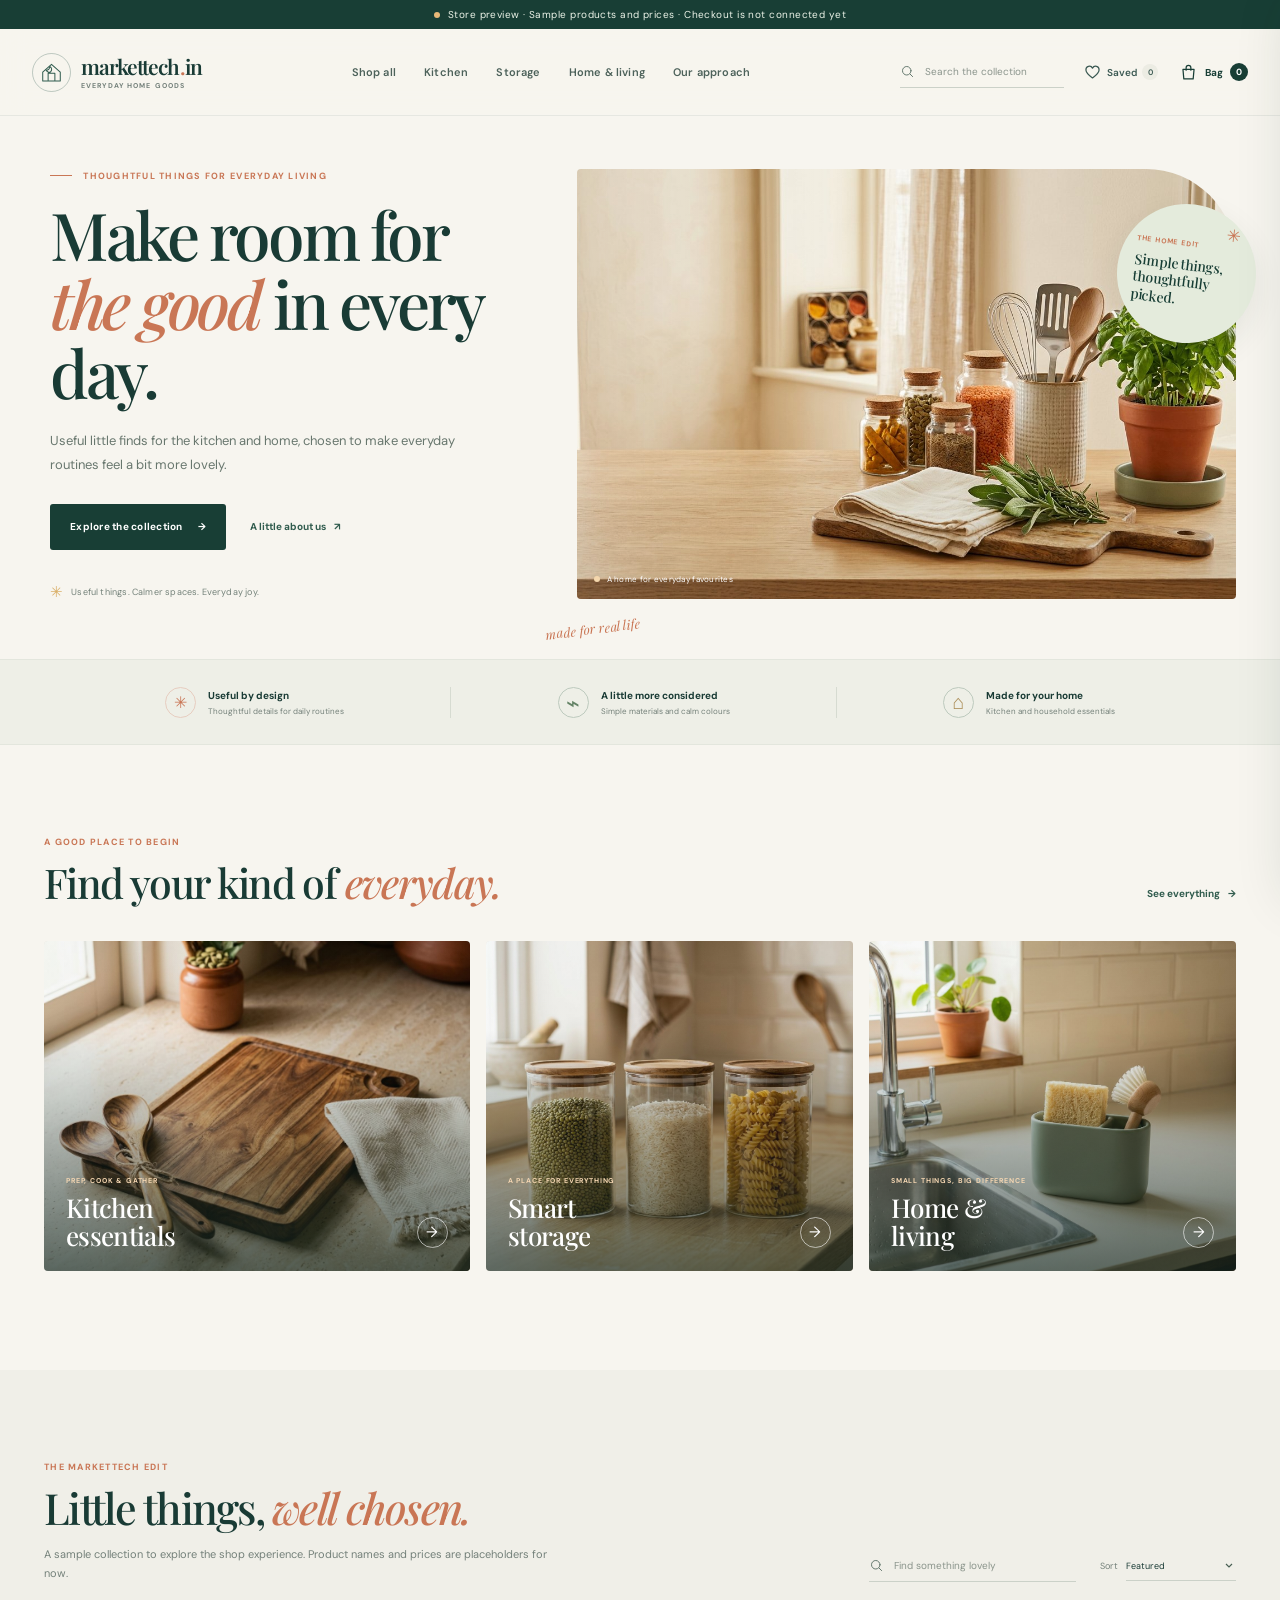
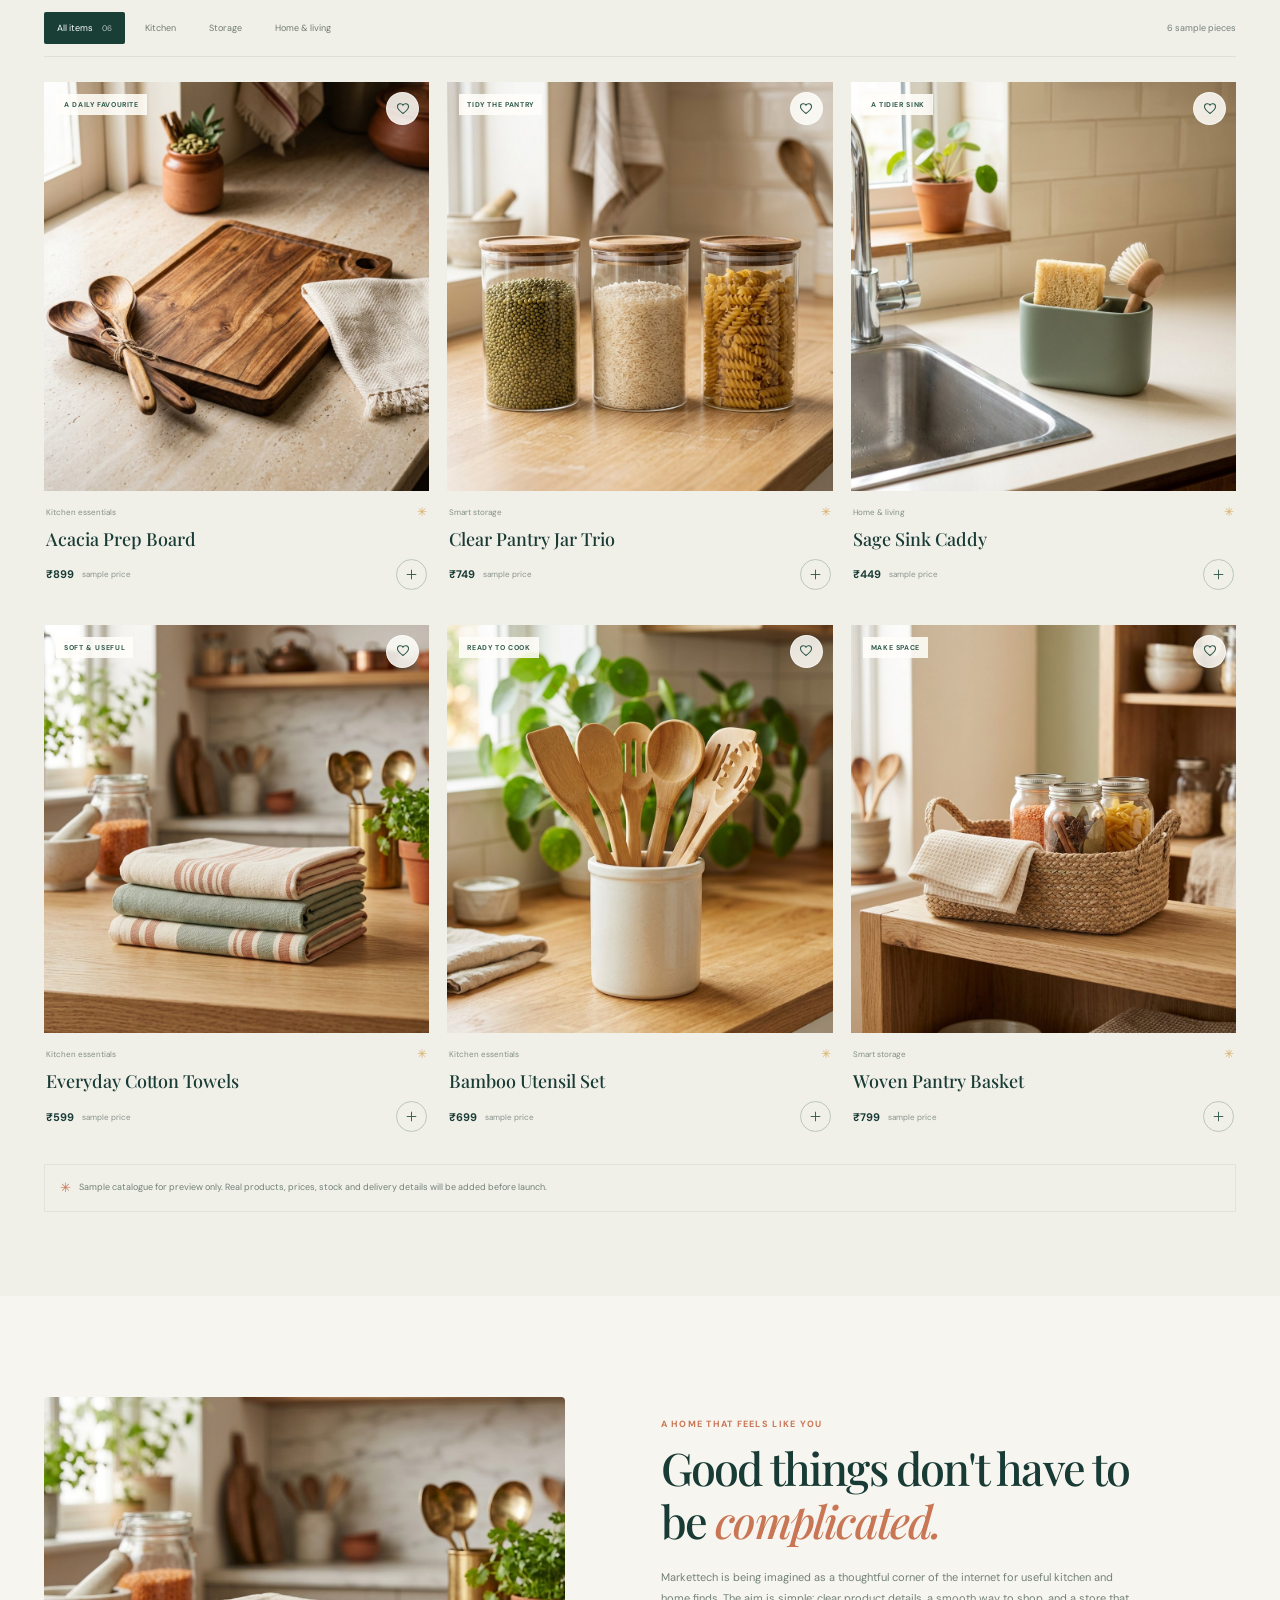
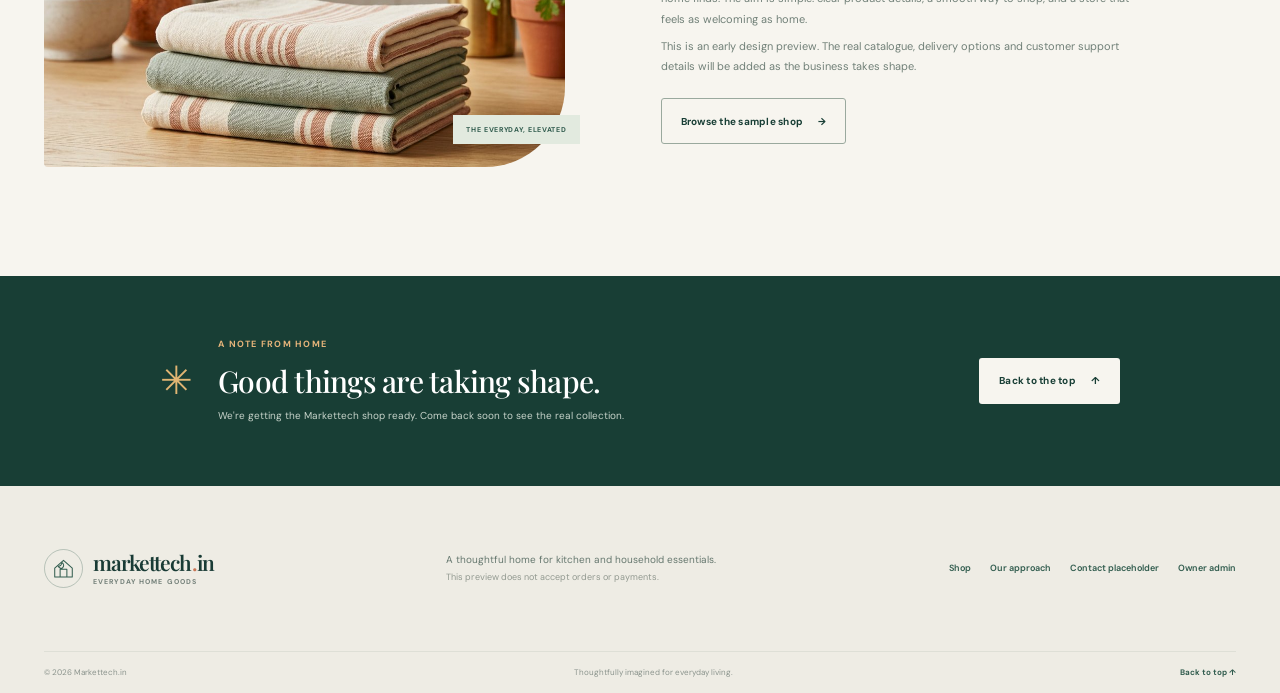
==== commit ed3c9146: "Add owner admin for catalogue and inventory Co-authored-by: arena-agent <297053741+arena-agent@users" ====
--- a/index.html
+++ b/index.html
@@ -14,7 +14,7 @@
 <body>
   <div class="preview-note">
     <span class="preview-dot" aria-hidden="true"></span>
-    Store preview <span class="preview-divider">·</span> Sample products and prices <span class="preview-divider">·</span> Checkout is not connected yet
+    <span id="preview-message">Store preview · Sample products and prices · Checkout is not connected yet</span>
   </div>
 
   <header class="site-header" id="top">
@@ -59,7 +59,7 @@
       <div class="hero-copy">
         <p class="eyebrow"><span class="eyebrow-line"></span> THOUGHTFUL THINGS FOR EVERYDAY LIVING</p>
         <h1 id="hero-title">Make room for<br><em>the good</em> in every day.</h1>
-        <p class="hero-description">Useful little finds for the kitchen and home, chosen to make everyday routines feel a bit more lovely.</p>
+        <p class="hero-description" id="hero-description">Useful little finds for the kitchen and home, chosen to make everyday routines feel a bit more lovely.</p>
         <div class="hero-actions">
           <a class="button button-dark" href="#shop">Explore the collection <span aria-hidden="true">&#8594;</span></a>
           <a class="text-link" href="#our-promise">A little about us <span aria-hidden="true">&#8599;</span></a>
@@ -158,7 +158,7 @@
       <div class="story-copy">
         <p class="eyebrow">A HOME THAT FEELS LIKE YOU</p>
         <h2 id="story-heading">Good things don't have to be <em>complicated.</em></h2>
-        <p>Markettech is being imagined as a thoughtful corner of the internet for useful kitchen and home finds. The aim is simple: clear product details, a smooth way to shop, and a store that feels as welcoming as home.</p>
+        <p id="about-description">Markettech is being imagined as a thoughtful corner of the internet for useful kitchen and home finds. The aim is simple: clear product details, a smooth way to shop, and a store that feels as welcoming as home.</p>
         <p class="story-small">This is an early design preview. The real catalogue, delivery options and customer support details will be added as the business takes shape.</p>
         <a class="button button-outline" href="#shop">Browse the sample shop <span aria-hidden="true">&#8594;</span></a>
       </div>
@@ -180,7 +180,7 @@
         <span class="brand-wordmark"><span>markettech<span class="brand-period">.</span>in</span><small>EVERYDAY HOME GOODS</small></span>
       </a>
       <p class="footer-note">A thoughtful home for kitchen and household essentials.<br><span>This preview does not accept orders or payments.</span></p>
-      <div class="footer-links"><a href="#shop">Shop</a><a href="#our-promise">Our approach</a><a href="mailto:hello@markettech.in" aria-label="Email Markettech">Contact placeholder</a></div>
+      <div class="footer-links"><a href="#shop">Shop</a><a href="#our-promise">Our approach</a><a href="mailto:hello@markettech.in" id="contact-email" aria-label="Email Markettech">Contact placeholder</a><a href="/admin.html">Owner admin</a></div>
     </div>
     <div class="footer-bottom section-shell"><span>© <span id="current-year"></span> Markettech.in</span><span>Thoughtfully imagined for everyday living.</span><a href="#top">Back to top ↑</a></div>
   </footer>
--- a/styles.css
+++ b/styles.css
@@ -166,6 +166,8 @@
 .add-button { width: 31px; height: 31px; display: grid; place-items: center; margin-left: auto; border: 1px solid #bbc8bd; border-radius: 50%; background: transparent; color: var(--green); cursor: pointer; transition: color .18s, background .18s, border .18s; }
 .add-button svg { width: 15px; height: 15px; fill: none; stroke: currentColor; stroke-width: 1.5; stroke-linecap: round; }
 .add-button:hover { color: white; border-color: var(--green-dark); background: var(--green-dark); }
+.add-button:disabled { cursor: not-allowed; opacity: .45; }
+.stock-out-label { margin-left: auto; color: #a65e50; font-size: 8px; font-weight: 700; }
 .shop-footnote { display: flex; align-items: center; gap: 8px; margin-top: 32px; padding: 13px 15px; border: 1px solid #e0e3d8; color: #718078; font-size: 9px; line-height: 1.5; }
 .footnote-star { color: var(--coral); font-size: 13px; }
 .empty-results { grid-column: 1 / -1; min-height: 280px; display: flex; flex-direction: column; align-items: center; justify-content: center; padding: 25px; text-align: center; }
